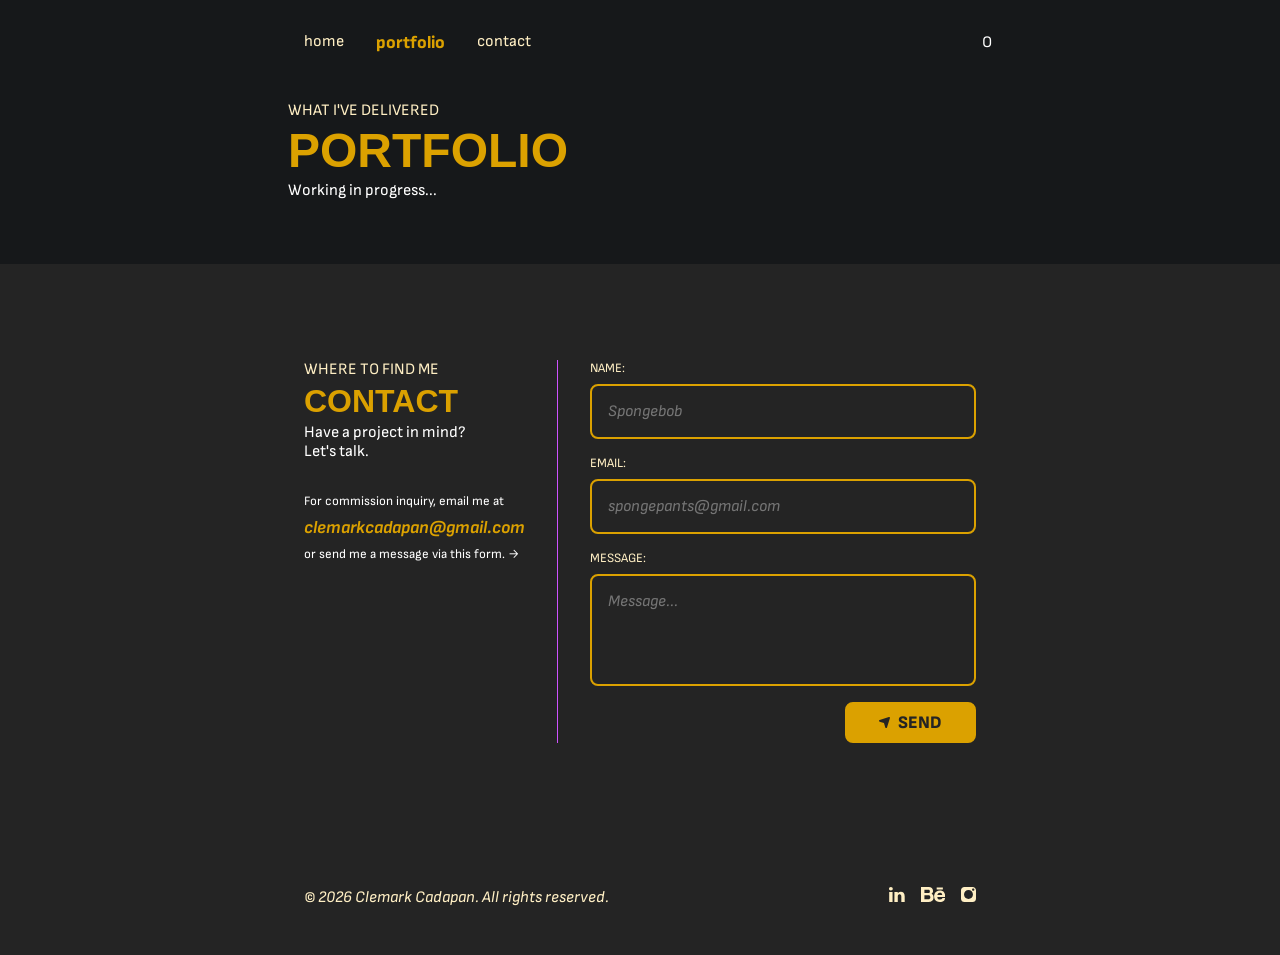
==== portfolio.html @ 7b5f086e "First full website portfolio" ====
<!doctype html>
<html lang="en">
  <head>
    <meta charset="UTF-8" />
    <meta name="viewport" content="width=device-width, initial-scale=1.0" />
    <title>Clemark Cadapan | Portfolio</title>
    <meta
      name="description"
      content="Portfolio of Clemark Cadapan, Graphic Designer specializing in branding, logo design, digital illustration, and multimedia work."
    />
    <meta
      name="keywords"
      content="Clemark Cadapan, Graphic Designer, Logo Designer, Branding, Portfolio, UI UX Designer"
    />
    <meta name="author" content="Clemark Cadapan" />

    <!-- INFO: Linking Google Fonts Synocate and Sofia Sans -->
    <link rel="preconnect" href="https://fonts.googleapis.com" />
    <link rel="preconnect" href="https://fonts.gstatic.com" crossorigin />
    <link
      href="https://fonts.googleapis.com/css2?family=Sofia+Sans:ital,wght@0,1..1000;1,1..1000&family=Syncopate:wght@700&display=swap"
      rel="stylesheet"
    />

    <link rel="stylesheet" href="styles.css" />
  </head>
  <body>
    <!-- INFO: Navigation Bar -->
    <nav>
      <ul class="nav-links">
        <li><a href="index.html">home</a></li>
        <li><a href="#" class="active">portfolio</a></li>
        <li><a href="#contact">contact</a></li>
      </ul>
      <a href="" class="color-mode">O</a>
    </nav>

    <main>
      <!-- INFO: Introduction Section-->
      <section>
        <header>
          <p class="eyebrow">What I've delivered</p>
          <h1>Portfolio</h1>
          <p>Working in progress...</p>
        </header>
      </section>
    </main>
    <footer>
      <!-- INFO: Contact Section -->
      <section class="contact" id="contact">
        <div>
          <header>
            <p class="eyebrow">Where to find me</p>
            <h2>Contact</h2>
            <p>Have a project in mind? Let's talk.</p>
          </header>
          <div class="contact-info">
            <p>For commission inquiry, email me at</p>
            <a href="mailto:clemarkcadapan@gmail.com" class="contact-email">
              clemarkcadapan@gmail.com
            </a>
            <p>or send me a message via this form. →</p>
          </div>
        </div>
        <form action="">
          <label for="name" class="form-label">
            Name:
            <input
              type="text"
              id="name"
              name="name"
              placeholder="Spongebob"
              class="form-input"
              required
            />
          </label>
          <label for="email" class="form-label">
            Email:
            <input
              type="email"
              id="email"
              name="email"
              placeholder="spongepants@gmail.com"
              class="form-input"
              required
            />
          </label>
          <label for="message" class="form-label">
            Message:
            <textarea
              name="message"
              id="message"
              cols="10"
              rows="4"
              placeholder="Message..."
              class="form-input"
              required
            ></textarea>
          </label>
          <button type="submit" class="contact-submit">
            <svg
              id="Layer_2"
              data-name="Layer 2"
              xmlns="http://www.w3.org/2000/svg"
              viewBox="0 0 360.68 360.68"
            >
              <g id="Layer_2-2" data-name="Layer 2">
                <path
                  d="M325.75,1.31L20.09,98.85c-26.9,8.58-26.74,46.7.23,55.06l142.32,44.14,44.14,142.32c8.36,26.97,46.48,27.12,55.06.23L359.37,34.93c6.61-20.7-12.92-40.23-33.62-33.62Z"
                />
              </g>
            </svg>
            Send
          </button>
        </form>
      </section>

      <section class="footer">
        <p class="copyright">© 2026 Clemark Cadapan. All rights reserved.</p>
        <div class="connect-links">
          <a href="">
            <svg
              id="Layer_2"
              data-name="Layer 2"
              xmlns="http://www.w3.org/2000/svg"
              viewBox="0 0 442.99 423.43"
            >
              <g id="Layer_1-2" data-name="Layer 1">
                <path
                  id="Linkedin"
                  d="M100.56,423.43V137.73H5.61v285.7h94.95ZM53.1,98.74c33.1,0,53.72-21.96,53.72-49.37C106.19,21.34,86.2,0,53.72,0,21.23,0,0,21.34,0,49.36s20.61,49.37,52.47,49.37h.63ZM153.12,423.43s1.25-258.89,0-285.7h94.97v41.43h-.63c12.49-19.5,34.98-48.14,86.2-48.14,62.49,0,109.33,40.83,109.33,128.59v163.82h-94.95v-152.84c0-38.4-13.74-64.61-48.11-64.61-26.23,0-41.86,17.67-48.72,34.75-2.51,6.08-3.12,14.62-3.12,23.16v159.55h-94.97Z"
                />
              </g>
            </svg>
          </a>
          <a href="">
            <svg
              id="Layer_2"
              data-name="Layer 2"
              xmlns="http://www.w3.org/2000/svg"
              viewBox="0 0 656.92 407.91"
            >
              <g id="Layer_1-2" data-name="Layer 1">
                <path
                  id="Behance"
                  d="M594.45,66.04h-168.08V15.87h168.08v50.17ZM655.81,272.38h-211.1c0,75.68,71.7,70.88,71.7,70.88,67.71,0,65.32-43.8,65.32-43.8h71.69c0,116.3-139.4,108.33-139.4,108.33-167.29,0-156.54-155.73-156.54-155.73,0,0-.14-156.54,156.54-156.54,164.89,0,141.79,176.85,141.79,176.85ZM515.61,155.2c-62.94,0-71.69,62.79-71.69,62.79h133.83s.79-62.79-62.14-62.79ZM341.42,287.16c0,124.34-129.42,120.25-129.42,120.25H0V0h212c64.43,0,115.29,35.58,115.29,108.48s-62.17,77.51-62.17,77.51c81.94,0,76.3,101.16,76.3,101.16ZM93.41,163.33h111.24c19.22,0,36.17-6.15,36.17-48.53s-28.82-42.39-28.82-42.39h-118.59v90.92ZM254.95,282.07c0-56.51-42.95-55.95-42.95-55.95h-118.59v108.87h112.6c16.86-.36,48.94-5.27,48.94-52.92Z"
                />
              </g>
            </svg>
          </a>
          <a href="">
            <svg
              id="Layer_2"
              data-name="Layer 2"
              xmlns="http://www.w3.org/2000/svg"
              viewBox="0 0 467 467.01"
            >
              <defs>
                <style>
                  .cls-1 {
                    fill-rule: evenodd;
                  }
                </style>
              </defs>
              <g id="Layer_1-2" data-name="Layer 1">
                <path
                  id="Instagram"
                  class="cls-1"
                  d="M362.22,0H104.78C46.91,0,0,46.92,0,104.79v257.43c0,57.87,46.91,104.79,104.78,104.79h257.44c57.87,0,104.78-46.92,104.78-104.79V104.79c0-57.87-46.91-104.79-104.78-104.79ZM233.5,372.81c-76.93,0-139.3-62.37-139.3-139.3s62.37-139.3,139.3-139.3,139.3,62.36,139.3,139.3-62.37,139.3-139.3,139.3ZM415.34,92.31c0,12.6-10.21,22.81-22.81,22.81h-23.46c-12.6,0-22.81-10.21-22.81-22.81v-23.45c0-12.6,10.21-22.81,22.81-22.81h23.46c12.6,0,22.81,10.21,22.81,22.81v23.45Z"
                />
              </g>
            </svg>
          </a>
        </div>
      </section>
    </footer>
  </body>
</html>
---- styles.css ----
/* HTML Reset */
* {
  margin: 0;
  padding: 0;
  box-sizing: border-box;
}

/* Image Reset */
img {
  max-width: 100%;
  height: auto;
  display: block;
}

/* SVG Reset */
svg {
  display: block;
  width: auto;
}

/* Anchor Links Reset */
a {
  color: inherit;
  text-decoration: none;
}

/* Button Reset */
button {
  background: none;
  border: none;
  padding: 0;
  cursor: pointer;
  font-family: inherit;
  font-size: inherit;
}

/* Smooth Scrolling */
html {
  scroll-behavior: smooth;
}

/* Input and Textarea Reset */
input,
textarea {
  font-family: inherit;
  font-size: inherit;
  color: inherit;
  background: none;
  border: none;
  padding: 0;
}

:root {
  color-scheme: light dark;

  /* Color Variables for Dark Mode*/
  ---clr-background: #16181a;

  ---clr-navlinks: #ffefc4;
  ---clr-navlinks-active: #ce52ff;

  ---clr-headings: #dba100;
  ---clr-eyebrows: #ffefc4;

  ---clr-text-main: #ffffff;
  ---clr-text-details: #7d7d7d;

  ---clr-card-accent: #ce52ff;
  ---clr-card-scroll: #570876;

  ---clr-contact-bg: #242424;
  ---clr-contact-accent: #dba100;
  ---clr-footer-text: #ffefc4;
  ---fntweight-normal: 400;
}

.lightmode {
  color-scheme: light;

  /* Color Variables for Light Mode*/
  ---clr-background: #fef6ff;

  ---clr-navlinks: #16181a;
  ---clr-navlinks-active: #dba100;

  ---clr-headings: #dba100;
  ---clr-eyebrows: #393b3d;

  ---clr-text-main: #16181a;
  ---clr-text-details: #36383a;

  ---clr-card-accent: #7801a7;
  ---clr-card-scroll: #e093ff;

  ---clr-contact-bg: #fff5cd;
  ---clr-contact-accent: #dba100;
  ---clr-footer-text: #16181a;

  ---fntweight-normal: 600;
  transition: 0.5s ease;
}

body {
  background: var(---clr-background);
  font-family: "Sofia Sans", sans-serif;
  font-style: normal;
  font-weight: var(---fntweight-normal);
  color: var(---clr-text-main);
}

/* INFO: Navigation Bar */
nav {
  margin: 1rem auto;
  max-width: 44rem;
  display: flex;
  flex-direction: row;
  justify-content: space-between;
  align-items: center;
}

.nav-links {
  display: flex;
  flex-direction: row;
  justify-content: space-between;
  list-style: none;
}

.active {
  font-weight: 800;
  font-size: 1.1rem;
  color: var(---clr-headings);
}

.nav-links li {
  padding: 1rem;
  color: var(---clr-navlinks);
  font-weight: 400;
  position: relative;
}

.nav-links li::after {
  content: "";
  background: var(---clr-card-scroll);
  position: absolute;
  width: 0%;
  height: 0.3rem;
  bottom: 0;
  left: 0;

  transition: 0.5s ease;
}

.nav-links li:hover {
  color: var(---clr-navlinks-active);
  font-weight: 700;
  transition: all 0.5s linear;
}

.nav-links li:hover::after {
  content: "";
  width: 100%;
  transition: 0.2s ease;
}

/* INFO: Theme Switcher Animation */
#theme-switch {
  display: flex;
  width: 50px;
  height: 50px;
  justify-content: center;
  align-items: center;
  /* background: #16181a; */
  border-radius: 100vw;
}

#theme-switch:hover {
  #themeSwitcher {
    width: 25px;
    fill: #ce52ff;
    transition: fill 0.5s ease;
  }
}

#themeSwitcher {
  width: 25px;
  fill: #dba100;
}

#rays,
#side,
#core {
  transform-origin: center;
  transform-box: fill-box;
  transition: transform 1s ease 0.1s;
}

#rays {
  transform: rotate(90deg);
}

#side {
  transform: scale(40%);
}

#core {
  transform: translateX(0) scale(80%);
}

.lightmode #themeSwitcher {
  #theme-switch {
    justify-content: flex-end;
  }

  #rays {
    transform: rotate(0deg);
  }

  #side {
    transform: scale(100%);
  }

  #core {
    transform: translateX(30%) scale(100%);
  }
}

main {
  display: flex;
  flex-direction: column;
  gap: 4rem;
  padding: 1rem;
}

main > section {
  margin: auto;
  max-width: 44rem;
  width: 100%;
}

h1,
h2,
h3 {
  font-family: "Syncopate", sans-serif;
  color: var(---clr-headings);
  text-wrap: balance;
}

/* INFO: Main Section */
.introduction {
  display: flex;
  flex-direction: row-reverse;
  justify-content: flex-end;
  align-items: center;
  gap: 1rem;
  width: 100%;
}

.image-wrapper {
  margin-top: 2rem;
  width: 200px;
  height: 200px;
  display: flex;
  justify-content: center;
  align-items: flex-end;
  border-radius: 10px;
  rotate: -5deg;
  flex-shrink: 0;
  background-color: #fff5cd;
  box-shadow: 10px 10px var(---clr-card-scroll);
}

.image {
  height: 260px;
  display: flex;
  justify-content: center;
  align-items: flex-end;
  border-radius: 10px;
  overflow: hidden;
}

.image img {
  max-width: 150%;
}

.information {
  display: flex;
  flex-direction: column;
  justify-content: center;
  align-items: flex-start;
  max-width: calc(44rem - 250px);
  width: 100%;
  gap: 1rem;
}

header {
  line-height: auto;
  display: flex;
  flex-direction: column;
  gap: 0.2rem;
}

h1 {
  text-transform: uppercase;
  font-size: clamp(2.5rem, calc(5vw + 1rem), 3rem);
}

p {
  text-wrap: pretty;
  max-width: fit-content;
}

.cta-links {
  display: flex;
  gap: 2rem;
  justify-content: flex-start;
  align-items: center;
  width: 100%;
}

.resume {
  padding: 0.5rem 2rem;
  font-size: 1.1rem;
  font-weight: 800;
  text-transform: uppercase;
  background: var(---clr-navlinks-active);
  border: 2px solid var(---clr-navlinks-active);
  color: var(---clr-background);
  border-radius: 10px;
  display: flex;
  justify-content: center;
  align-items: center;
  gap: 0.5rem;

  & svg {
    height: 11px;
    fill: var(---clr-background);
  }
}

.resume:hover {
  background: transparent;
  color: var(---clr-navlinks-active);
  transition: 0.2s linear;

  & svg {
    fill: var(---clr-navlinks-active);
    transition: 0.2s linear;
  }
}

.connect-links {
  display: flex;
  justify-content: space-between;
  align-items: center;
  gap: 1rem;
}

.connect-links svg {
  height: 15px;
  fill: var(---clr-navlinks);
}

.connect-links svg:hover {
  fill: var(---clr-contact-accent);
  transition: 0.2s linear;
}

h2 {
  text-transform: uppercase;
  font-size: clamp(1.5rem, calc(5vw + 0.9rem), 2rem);
}

.eyebrow {
  text-transform: uppercase;
  color: var(---clr-eyebrows);
  letter-spacing: 20%;
}

.experience-list {
  display: grid;
  margin-top: 1rem;
  grid-auto-flow: column;
  width: 100%;
  gap: 1rem;
  overflow-x: auto;
  padding-block: 1rem;
  justify-content: start;
  position: relative;

  scrollbar-color: var(---clr-card-accent) var(---clr-card-scroll);
}

.experience-list:last-child::before {
  content: "SCROLL FOR MORE \27F6";
  position: absolute;
  top: 0;
  right: 0;
  color: var(---clr-text-details);
  font-size: 0.85rem;
  font-weight: 800;
}

.experience-list::-webkit-scrollbar {
  height: 0.75rem;
}

.experience-list::-webkit-scrollbar-track {
  background-color: var(---clr-card-scroll);
  border-radius: 100vw;
}

.experience-list::-webkit-scrollbar-thumb {
  background-color: var(---clr-card-accent);
  border-radius: 100vw;
}

.experience-card {
  width: clamp(12rem, 70dvw, 32rem);
  padding: 2rem;
  border-radius: 20px;
  border: 1px solid var(---clr-card-accent);
  display: grid;
  grid-template-rows: subgrid;
  grid-row: span 4;
}

.date {
  color: var(---clr-card-accent);
  text-transform: uppercase;
  font-style: italic;
  font-size: 0.8rem;
  letter-spacing: 10%;
}

h3 {
  font-size: clamp(1rem, calc(2vw + 0.6rem), 1.5rem);
}

.company {
  text-transform: uppercase;
  font-size: 1.1rem;
  text-wrap: balance;
  letter-spacing: 10%;
}

.task {
  padding-left: 1rem;
  color: var(---clr-text-details);
}

.task li {
  margin-bottom: 0.4rem;
}

.skills-list {
  list-style-type: none;
  display: flex;
  flex-wrap: wrap;
  width: 100%;
  gap: 0.5rem;
  margin-top: 2rem;
}

.skills-list li {
  text-transform: uppercase;
  background-color: var(---clr-headings);
  color: var(---clr-background);
  font-size: 0.8rem;
  font-weight: 800;
  padding: 0.25rem 1rem;
  border-radius: 100vw;
}

.education-card {
  margin-top: 2rem;
  width: fit-content;
  display: flex;
  border-radius: 20px;
  border: 1px solid var(---clr-card-accent);
  flex-direction: column;
  justify-content: center;
  align-items: flex-start;
  padding: 2rem;
  gap: 1rem;
}

footer {
  margin-top: 3rem;
  background: var(---clr-contact-bg);
}

.contact {
  margin: auto;
  padding: 6rem 1rem;
  max-width: 44rem;
  width: 100%;
  display: flex;
  flex-direction: row;
  justify-content: flex-start;
  align-items: flex-start;
  gap: 2rem;
}

.contact > div {
  display: flex;
  flex-direction: column;
  justify-content: space-between;
  align-items: flex-start;
  gap: 2rem;
}

.contact-info {
  font-size: 0.8rem;
  display: flex;
  flex-direction: column;
  gap: 0.5rem;
}

.contact-email {
  color: var(---clr-contact-accent);
  font-size: 1.1rem;
  font-weight: 700;
  font-style: italic;
}

form {
  width: 100%;
  height: 100%;
  border-left: 1px solid var(---clr-card-accent);
  padding-left: 2rem;
  display: flex;
  flex-direction: column;
  gap: 1rem;
}

.form-label {
  display: flex;
  flex-direction: column;
  gap: 0.5rem;
  justify-content: flex-start;
  align-items: flex-start;
  text-transform: uppercase;
  font-size: 0.8rem;
  letter-spacing: 20%;
  color: var(---clr-footer-text);
}

.form-input {
  font-size: 1rem;
  width: 100%;
  background: transparent;
  padding: 1rem;
  border: 2px solid var(---clr-contact-accent);
  border-radius: 0.5rem;
  color: var(---clr-contact-accent);
  resize: none;
}

.form-label .form-input:focus {
  border: 2px solid var(---clr-card-accent);
  outline: none;
  font-weight: 600;
  transition: 0.2s ease;
}

.form-input::placeholder {
  font-style: italic;
}

.contact-submit {
  text-transform: uppercase;
  background-color: var(---clr-contact-accent);
  width: fit-content;
  padding: 0.5rem 2rem;
  margin: auto 0 auto auto;
  border: 2px solid var(---clr-contact-accent);
  font-size: 1.1rem;
  font-weight: 800;
  border-radius: 0.5rem;
  color: var(---clr-contact-bg);
  display: flex;
  justify-content: center;
  align-items: center;
  gap: 0.5rem;

  & svg {
    height: 11px;
    fill: var(---clr-contact-bg);
  }
}

.contact-submit:hover {
  background: transparent;
  color: var(---clr-contact-accent);
  transition: 0.2s linear;

  & svg {
    fill: var(---clr-contact-accent);
    transition: 0.2s linear;
  }
}

.footer {
  max-width: 44rem;
  margin: auto;
  display: flex;
  justify-content: space-between;
  align-items: baseline;
  padding: 3rem 1rem;
  gap: 1rem;
}

.copyright {
  font-style: italic;
  color: var(---clr-footer-text);
}

@media (max-width: 500px) {
  .introduction {
    flex-direction: column;
    justify-content: center;
    align-items: center;
  }
  .information {
    margin-top: 2rem;
  }
}

@media (max-width: 600px) {
  .contact {
    flex-direction: column;
  }

  h2 {
    font-size: 2rem;
  }

  form {
    padding-left: 0;
    border-left: none;
  }
}

@media (max-width: 300px) {
  .cta-links {
    flex-direction: column-reverse;
    justify-content: flex-start;
    align-items: flex-start;
    gap: 1rem;
  }

  h1 {
    font-size: 2rem;
  }

  h2 {
    font-size: 1.5rem;
  }

  .footer {
    flex-direction: column-reverse;
    justify-content: center;
    align-items: center;
  }

  .copyright {
    text-align: center;
  }
}
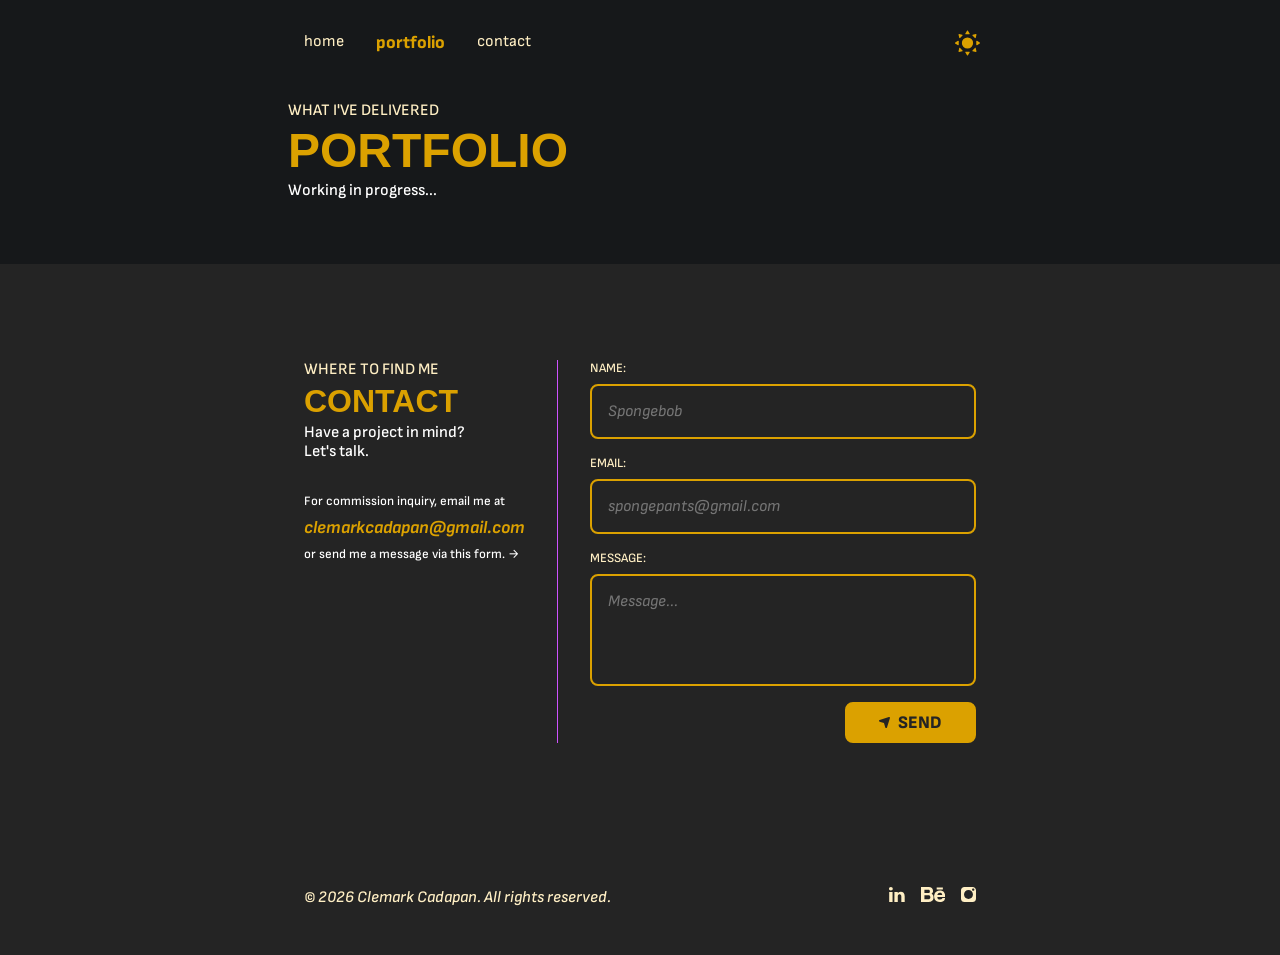
==== commit af53dad9: "Added functioning portfolio page" ====
--- a/portfolio.html
+++ b/portfolio.html
@@ -23,6 +23,7 @@
     />
 
     <link rel="stylesheet" href="styles.css" />
+    <script type="text/javascript" src="script.js" defer></script>
   </head>
   <body>
     <!-- INFO: Navigation Bar -->
@@ -32,7 +33,50 @@
         <li><a href="#" class="active">portfolio</a></li>
         <li><a href="#contact">contact</a></li>
       </ul>
-      <a href="" class="color-mode">O</a>
+      <button id="theme-switch">
+        <svg
+          id="themeSwitcher"
+          width="50"
+          height="50"
+          viewBox="0 0 50 50"
+          fill="none"
+          xmlns="http://www.w3.org/2000/svg"
+        >
+          <g id="rays">
+            <path
+              d="M28.4269 42.5175C29.2305 42.5175 29.7187 43.4022 29.2905 44.0822L25.864 49.5231C25.4635 50.159 24.5364 50.159 24.1359 49.5231L20.7094 44.0822C20.2815 43.4022 20.7705 42.5175 21.574 42.5175H28.4269Z"
+            />
+            <path
+              d="M8.47255 35.459C8.65077 34.6756 9.62258 34.3952 10.1908 34.9634L15.0362 39.81C15.6045 40.3783 15.3243 41.3492 14.5406 41.5272L8.27011 42.9513C7.53743 43.1174 6.88222 42.4624 7.04852 41.7297L8.47255 35.459Z"
+            />
+            <path
+              d="M39.8101 34.9634C40.3783 34.3955 41.3491 34.6758 41.5274 35.459L42.9514 41.7297C43.1178 42.4625 42.4627 43.1177 41.7298 42.9513L35.4593 41.5272C34.6761 41.349 34.3959 40.3782 34.9637 39.81L39.8101 34.9634Z"
+            />
+            <path
+              d="M5.91767 20.7099C6.59768 20.2816 7.4833 20.7699 7.48331 21.5735V28.4265C7.48331 29.2301 6.59765 29.7192 5.91767 29.2911L0.476849 25.8646C-0.159017 25.4641 -0.158882 24.537 0.476849 24.1364L5.91767 20.7099Z"
+            />
+            <path
+              d="M42.5176 21.5735C42.5176 20.7699 43.4032 20.2806 44.0832 20.7089L49.523 24.1364C50.159 24.5369 50.159 25.4631 49.523 25.8636L44.0832 29.2911C43.4032 29.7194 42.5176 29.2302 42.5176 28.4265V21.5735Z"
+            />
+            <path
+              d="M7.04852 8.27035C6.88208 7.53754 7.53731 6.88147 8.27011 7.04774L14.5406 8.47179C15.3242 8.64988 15.6044 9.62181 15.0362 10.19L10.1898 15.0366C9.62142 15.6043 8.65049 15.3235 8.47255 14.54L7.04852 8.27035Z"
+            />
+            <path
+              d="M41.7298 7.04874C42.4626 6.88249 43.1178 7.53755 42.9514 8.27035L41.5274 14.54C41.3494 15.3237 40.3774 15.6049 39.8091 15.0366L34.9637 10.19C34.3955 9.6218 34.6757 8.65086 35.4593 8.47279L41.7298 7.04874Z"
+            />
+            <path
+              d="M24.1359 0.47694C24.5364 -0.15898 25.4635 -0.15898 25.864 0.47694L29.2905 5.91687C29.7187 6.59679 29.2303 7.48229 28.4269 7.48253H21.573C20.7695 7.4824 20.2811 6.59684 20.7094 5.91687L24.1359 0.47694Z"
+            />
+          </g>
+          <path
+            id="side"
+            fill-rule="evenodd"
+            clip-rule="evenodd"
+            d="M25 0C38.8071 0 50 11.1929 50 25C50 38.8071 38.8071 50 25 50C11.1929 50 0 38.8071 0 25C0 11.1929 11.1929 0 25 0ZM25 8C15.6112 8 8 15.6112 8 25C8 34.3888 15.6112 42 25 42C34.3888 42 42 34.3888 42 25C42 15.6112 34.3888 8 25 8Z"
+          />
+          <circle id="core" cx="25" cy="25" r="14" />
+        </svg>
+      </button>
     </nav>
 
     <main>
--- a/styles.css
+++ b/styles.css
@@ -71,7 +71,6 @@
   ---clr-contact-bg: #242424;
   ---clr-contact-accent: #dba100;
   ---clr-footer-text: #ffefc4;
-  ---fntweight-normal: 400;
 }
 
 .lightmode {
@@ -96,7 +95,6 @@
   ---clr-contact-accent: #dba100;
   ---clr-footer-text: #16181a;
 
-  ---fntweight-normal: 600;
   transition: 0.5s ease;
 }
 
@@ -104,7 +102,7 @@
   background: var(---clr-background);
   font-family: "Sofia Sans", sans-serif;
   font-style: normal;
-  font-weight: var(---fntweight-normal);
+  font-weight: 500;
   color: var(---clr-text-main);
 }
 
@@ -397,7 +395,6 @@
   right: 0;
   color: var(---clr-text-details);
   font-size: 0.85rem;
-  font-weight: 800;
 }
 
 .experience-list::-webkit-scrollbar {
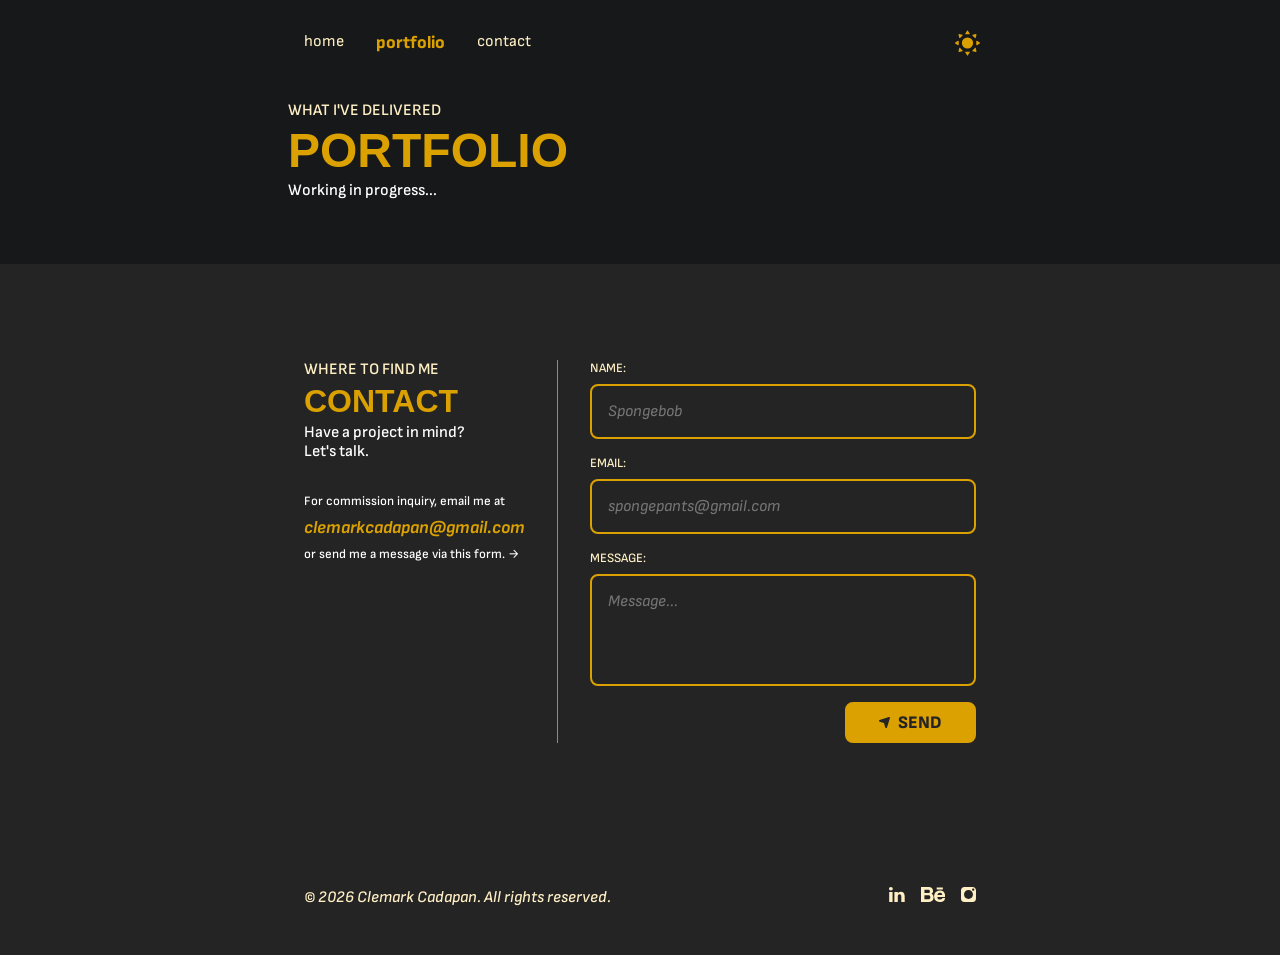
==== commit 121c1e36: "Added functioning portfolio page" ====
--- a/portfolio.html
+++ b/portfolio.html
@@ -23,7 +23,7 @@
     />
 
     <link rel="stylesheet" href="styles.css" />
-    <script type="text/javascript" src="script.js" defer></script>
+    <script type="text/javascript" src="theme.js" defer></script>
   </head>
   <body>
     <!-- INFO: Navigation Bar -->
@@ -162,54 +162,40 @@
       <section class="footer">
         <p class="copyright">© 2026 Clemark Cadapan. All rights reserved.</p>
         <div class="connect-links">
-          <a href="">
-            <svg
-              id="Layer_2"
-              data-name="Layer 2"
+          <a href="https://www.linkedin.com/in/clemark/" target="_blank">
+            <svg
+              id="LinkedIn"
               xmlns="http://www.w3.org/2000/svg"
               viewBox="0 0 442.99 423.43"
             >
-              <g id="Layer_1-2" data-name="Layer 1">
-                <path
-                  id="Linkedin"
+              <g>
+                <path
                   d="M100.56,423.43V137.73H5.61v285.7h94.95ZM53.1,98.74c33.1,0,53.72-21.96,53.72-49.37C106.19,21.34,86.2,0,53.72,0,21.23,0,0,21.34,0,49.36s20.61,49.37,52.47,49.37h.63ZM153.12,423.43s1.25-258.89,0-285.7h94.97v41.43h-.63c12.49-19.5,34.98-48.14,86.2-48.14,62.49,0,109.33,40.83,109.33,128.59v163.82h-94.95v-152.84c0-38.4-13.74-64.61-48.11-64.61-26.23,0-41.86,17.67-48.72,34.75-2.51,6.08-3.12,14.62-3.12,23.16v159.55h-94.97Z"
                 />
               </g>
             </svg>
           </a>
-          <a href="">
-            <svg
-              id="Layer_2"
-              data-name="Layer 2"
+          <a href="https://www.behance.net/clemark" target="_blank">
+            <svg
+              id="Behance"
               xmlns="http://www.w3.org/2000/svg"
               viewBox="0 0 656.92 407.91"
             >
-              <g id="Layer_1-2" data-name="Layer 1">
-                <path
-                  id="Behance"
+              <g>
+                <path
                   d="M594.45,66.04h-168.08V15.87h168.08v50.17ZM655.81,272.38h-211.1c0,75.68,71.7,70.88,71.7,70.88,67.71,0,65.32-43.8,65.32-43.8h71.69c0,116.3-139.4,108.33-139.4,108.33-167.29,0-156.54-155.73-156.54-155.73,0,0-.14-156.54,156.54-156.54,164.89,0,141.79,176.85,141.79,176.85ZM515.61,155.2c-62.94,0-71.69,62.79-71.69,62.79h133.83s.79-62.79-62.14-62.79ZM341.42,287.16c0,124.34-129.42,120.25-129.42,120.25H0V0h212c64.43,0,115.29,35.58,115.29,108.48s-62.17,77.51-62.17,77.51c81.94,0,76.3,101.16,76.3,101.16ZM93.41,163.33h111.24c19.22,0,36.17-6.15,36.17-48.53s-28.82-42.39-28.82-42.39h-118.59v90.92ZM254.95,282.07c0-56.51-42.95-55.95-42.95-55.95h-118.59v108.87h112.6c16.86-.36,48.94-5.27,48.94-52.92Z"
                 />
               </g>
             </svg>
           </a>
-          <a href="">
-            <svg
-              id="Layer_2"
-              data-name="Layer 2"
+          <a href="https://www.instagram.com/clemxnade/" target="_blank">
+            <svg
+              id="Instagram"
               xmlns="http://www.w3.org/2000/svg"
               viewBox="0 0 467 467.01"
             >
-              <defs>
-                <style>
-                  .cls-1 {
-                    fill-rule: evenodd;
-                  }
-                </style>
-              </defs>
-              <g id="Layer_1-2" data-name="Layer 1">
-                <path
-                  id="Instagram"
-                  class="cls-1"
+              <g>
+                <path
                   d="M362.22,0H104.78C46.91,0,0,46.92,0,104.79v257.43c0,57.87,46.91,104.79,104.78,104.79h257.44c57.87,0,104.78-46.92,104.78-104.79V104.79c0-57.87-46.91-104.79-104.78-104.79ZM233.5,372.81c-76.93,0-139.3-62.37-139.3-139.3s62.37-139.3,139.3-139.3,139.3,62.36,139.3,139.3-62.37,139.3-139.3,139.3ZM415.34,92.31c0,12.6-10.21,22.81-22.81,22.81h-23.46c-12.6,0-22.81-10.21-22.81-22.81v-23.45c0-12.6,10.21-22.81,22.81-22.81h23.46c12.6,0,22.81,10.21,22.81,22.81v23.45Z"
                 />
               </g>
--- a/styles.css
+++ b/styles.css
@@ -71,6 +71,9 @@
   ---clr-contact-bg: #242424;
   ---clr-contact-accent: #dba100;
   ---clr-footer-text: #ffefc4;
+
+  ---clr-skill-list: #16181a;
+  ---clr-skill-bg: #dba100;
 }
 
 .lightmode {
@@ -94,6 +97,9 @@
   ---clr-contact-bg: #fff5cd;
   ---clr-contact-accent: #dba100;
   ---clr-footer-text: #16181a;
+
+  ---clr-skill-list: #16181a;
+  ---clr-skill-bg: #e093ff;
 
   transition: 0.5s ease;
 }
@@ -192,10 +198,6 @@
   transition: transform 1s ease 0.1s;
 }
 
-#rays {
-  transform: rotate(90deg);
-}
-
 #side {
   transform: scale(40%);
 }
@@ -210,7 +212,7 @@
   }
 
   #rays {
-    transform: rotate(0deg);
+    transform: rotate(90deg);
   }
 
   #side {
@@ -372,6 +374,11 @@
   text-transform: uppercase;
   color: var(---clr-eyebrows);
   letter-spacing: 20%;
+  font-weight: 600;
+}
+
+.subheadline {
+  margin-top: 1rem;
 }
 
 .experience-list {
@@ -458,14 +465,24 @@
   margin-top: 2rem;
 }
 
+.skills-list:hover > li:hover {
+  opacity: 1;
+}
+
+.skills-list:hover > li {
+  opacity: 0.6;
+}
+
 .skills-list li {
   text-transform: uppercase;
-  background-color: var(---clr-headings);
-  color: var(---clr-background);
+  background-color: var(---clr-skill-bg);
+  color: var(---clr-skill-list);
   font-size: 0.8rem;
   font-weight: 800;
   padding: 0.25rem 1rem;
   border-radius: 100vw;
+  cursor: default;
+  transition: opacity 0.25s ease;
 }
 
 .education-card {
@@ -664,3 +681,22 @@
     text-align: center;
   }
 }
+
+.hidden {
+  opacity: 0;
+  filter: blur(5px);
+  transform: translateY(20%);
+  transition: all 1s ease;
+}
+
+.show {
+  opacity: 1;
+  filter: blur(0);
+  transform: translateY(0);
+}
+
+@media (prefers-reduced-motion) {
+  .hidden {
+    transition: none;
+  }
+}
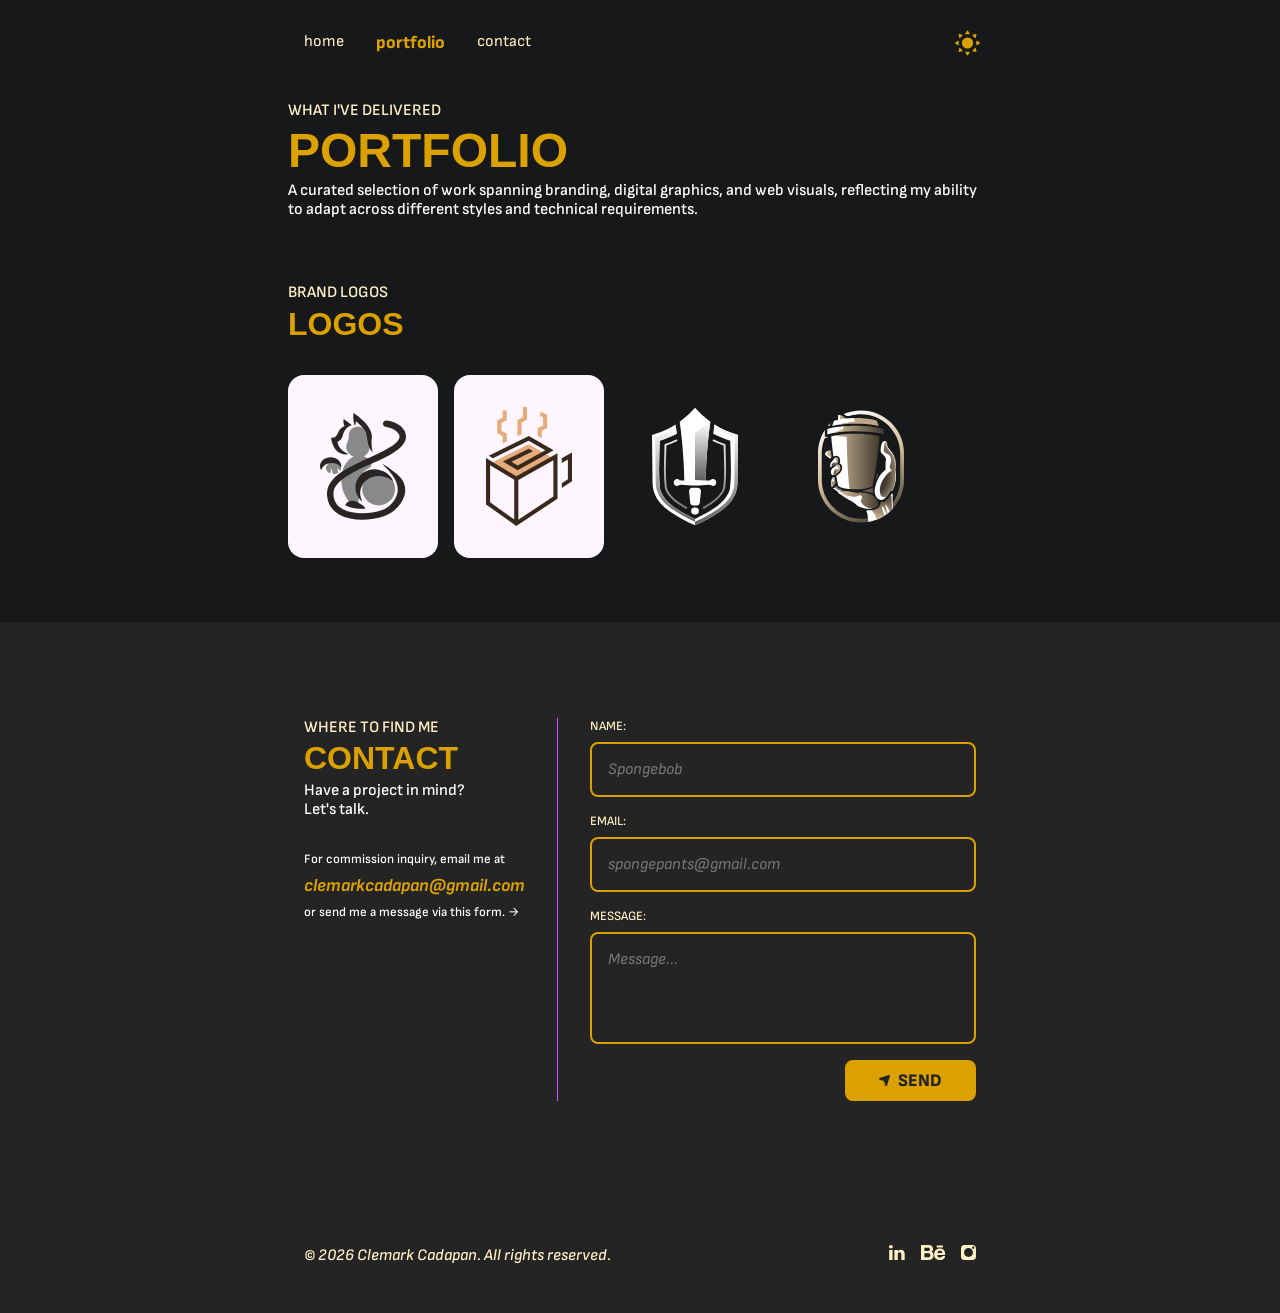
==== commit a690eb0a: "Added logos" ====
--- a/portfolio.html
+++ b/portfolio.html
@@ -22,10 +22,30 @@
       rel="stylesheet"
     />
 
+    <!-- INFO: Logo Favicon -->
+    <link
+      rel="icon"
+      type="image/png"
+      href="/img/favicon-96x96.png"
+      sizes="96x96"
+    />
+    <link rel="icon" type="image/svg+xml" href="/img/favicon.svg" />
+    <link rel="shortcut icon" href="/img/favicon.ico" />
+    <link
+      rel="apple-touch-icon"
+      sizes="180x180"
+      href="/img/apple-touch-icon.png"
+    />
+    <meta name="apple-mobile-web-app-title" content="Clemark" />
+    <link rel="manifest" href="/img/site.webmanifest" />
+
+    <!-- INFO: Importing CSS and Javascript -->
     <link rel="stylesheet" href="styles.css" />
     <script type="text/javascript" src="theme.js" defer></script>
+    <script type="text/javascript" src="app.js" defer></script>
   </head>
   <body>
+
     <!-- INFO: Navigation Bar -->
     <nav>
       <ul class="nav-links">
@@ -85,10 +105,30 @@
         <header>
           <p class="eyebrow">What I've delivered</p>
           <h1>Portfolio</h1>
-          <p>Working in progress...</p>
+          <p>
+            A curated selection of work spanning branding, digital graphics, and
+            web visuals, reflecting my ability to adapt across different styles
+            and technical requirements.
+          </p>
         </header>
       </section>
+
+      <!-- INFO: Logo Section -->
+      <section class="logo">
+        <header class="hidden">
+          <p class="eyebrow">Brand logos</p>
+          <h2>Logos</h2>
+        </header>
+
+        <ul class="logos-set">
+          <li><img class="white" src="logo/CatOutline.svg" alt="" /></li>
+          <li><img class="white" src="logo/Geometric Coffee.svg" alt="" /></li>
+          <li><img class="black" src="logo/SwordShield.svg" alt="" /></li>
+          <li><img class="black" src="logo/Coffee2Go.svg" alt="" /></li>
+        </ul>
+      </section>
     </main>
+
     <footer>
       <!-- INFO: Contact Section -->
       <section class="contact" id="contact">
@@ -106,7 +146,7 @@
             <p>or send me a message via this form. →</p>
           </div>
         </div>
-        <form action="">
+        <form action="https://formspree.io/f/xvzweyqq" method="POST">
           <label for="name" class="form-label">
             Name:
             <input
@@ -143,12 +183,11 @@
           </label>
           <button type="submit" class="contact-submit">
             <svg
-              id="Layer_2"
-              data-name="Layer 2"
+              id="Send"
               xmlns="http://www.w3.org/2000/svg"
               viewBox="0 0 360.68 360.68"
             >
-              <g id="Layer_2-2" data-name="Layer 2">
+              <g>
                 <path
                   d="M325.75,1.31L20.09,98.85c-26.9,8.58-26.74,46.7.23,55.06l142.32,44.14,44.14,142.32c8.36,26.97,46.48,27.12,55.06.23L359.37,34.93c6.61-20.7-12.92-40.23-33.62-33.62Z"
                 />
@@ -160,7 +199,9 @@
       </section>
 
       <section class="footer">
-        <p class="copyright">© 2026 Clemark Cadapan. All rights reserved.</p>
+        <p class="copyright">
+          <span>© 2026 Clemark Cadapan. </span><span>All rights reserved.</span>
+        </p>
         <div class="connect-links">
           <a href="https://www.linkedin.com/in/clemark/" target="_blank">
             <svg
--- a/styles.css
+++ b/styles.css
@@ -16,6 +16,12 @@
 svg {
   display: block;
   width: auto;
+}
+
+/* List Reset */
+ul,
+li {
+  list-style: none;
 }
 
 /* Anchor Links Reset */
@@ -51,6 +57,9 @@
 }
 
 :root {
+  ---clr-darkbg: #16181a;
+  ---clr-lightbg: #fef6ff;
+
   color-scheme: light dark;
 
   /* Color Variables for Dark Mode*/
@@ -100,8 +109,7 @@
 
   ---clr-skill-list: #16181a;
   ---clr-skill-bg: #e093ff;
-
-  transition: 0.5s ease;
+  transition: all 0.5s ease;
 }
 
 body {
@@ -394,15 +402,31 @@
 
   scrollbar-color: var(---clr-card-accent) var(---clr-card-scroll);
 }
-
-.experience-list:last-child::before {
-  content: "SCROLL FOR MORE \27F6";
-  position: absolute;
-  top: 0;
-  right: 0;
-  color: var(---clr-text-details);
-  font-size: 0.85rem;
-}
+/* 
+.experience-list::after {
+  --fade-left-start: 0%;
+  --fade-left-end: 0%;
+  --fade-right-start: 90%;
+  --fade-right-end: 100%;
+
+  mask-image: linear-gradient(
+    to right,
+    transparent var(--fade-left-start),
+    #000 var(--fade-left-end),
+    #000 var(--fade-right-start),
+    transparent var(--fade-right-end)
+  );
+
+  mask-size: 100% 100%;
+  mask-repeat: no-repeat;
+  mask-position: center;
+
+  transition:
+    --fade-left-start 0.15s ease-out,
+    --fade-left-end 0.15s ease-out,
+    --fade-right-start 0.15s ease-out,
+    --fade-right-end 0.15s ease-out;
+} */
 
 .experience-list::-webkit-scrollbar {
   height: 0.75rem;
@@ -420,7 +444,7 @@
 
 .experience-card {
   width: clamp(12rem, 70dvw, 32rem);
-  padding: 2rem;
+  padding: 1.5rem;
   border-radius: 20px;
   border: 1px solid var(---clr-card-accent);
   display: grid;
@@ -494,7 +518,7 @@
   flex-direction: column;
   justify-content: center;
   align-items: flex-start;
-  padding: 2rem;
+  padding: 1.5rem;
   gap: 1rem;
 }
 
@@ -653,6 +677,10 @@
     padding-left: 0;
     border-left: none;
   }
+
+  .logos-set {
+    grid-template-columns: 1fr 1fr;
+  }
 }
 
 @media (max-width: 300px) {
@@ -700,3 +728,34 @@
     transition: none;
   }
 }
+
+/* INFO: Portfolio Section */
+.logos-set {
+  display: grid;
+  grid-template-columns: repeat(auto-fit, 150px);
+
+  gap: 1rem;
+  justify-items: center;
+
+  margin-top: 2rem;
+}
+
+.logos-set li {
+  width: 100%;
+  border-radius: 1rem;
+  overflow: hidden;
+}
+
+.white {
+  width: 100%;
+  height: 100%;
+  padding: 2rem;
+  background: var(---clr-lightbg);
+}
+
+.black {
+  width: 100%;
+  height: 100%;
+  padding: 2rem;
+  background: var(---clr-darkbg);
+}
